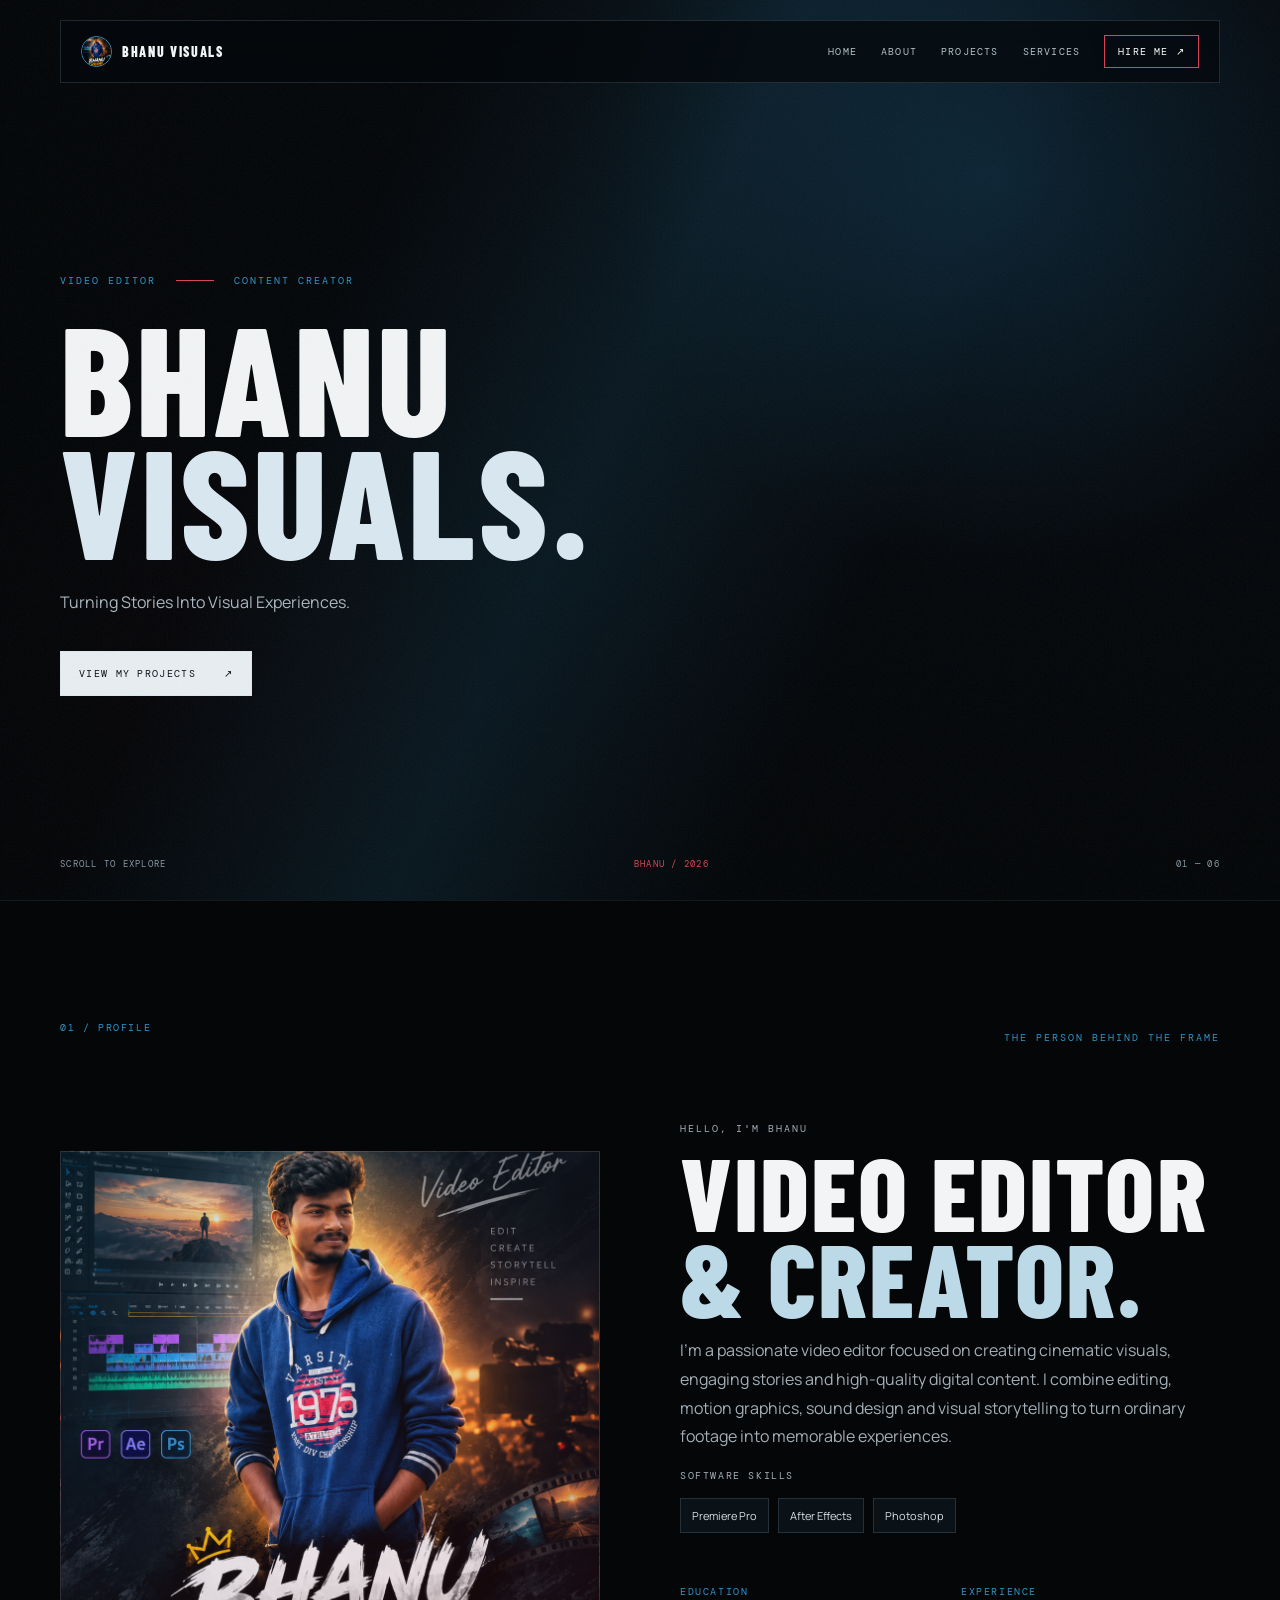
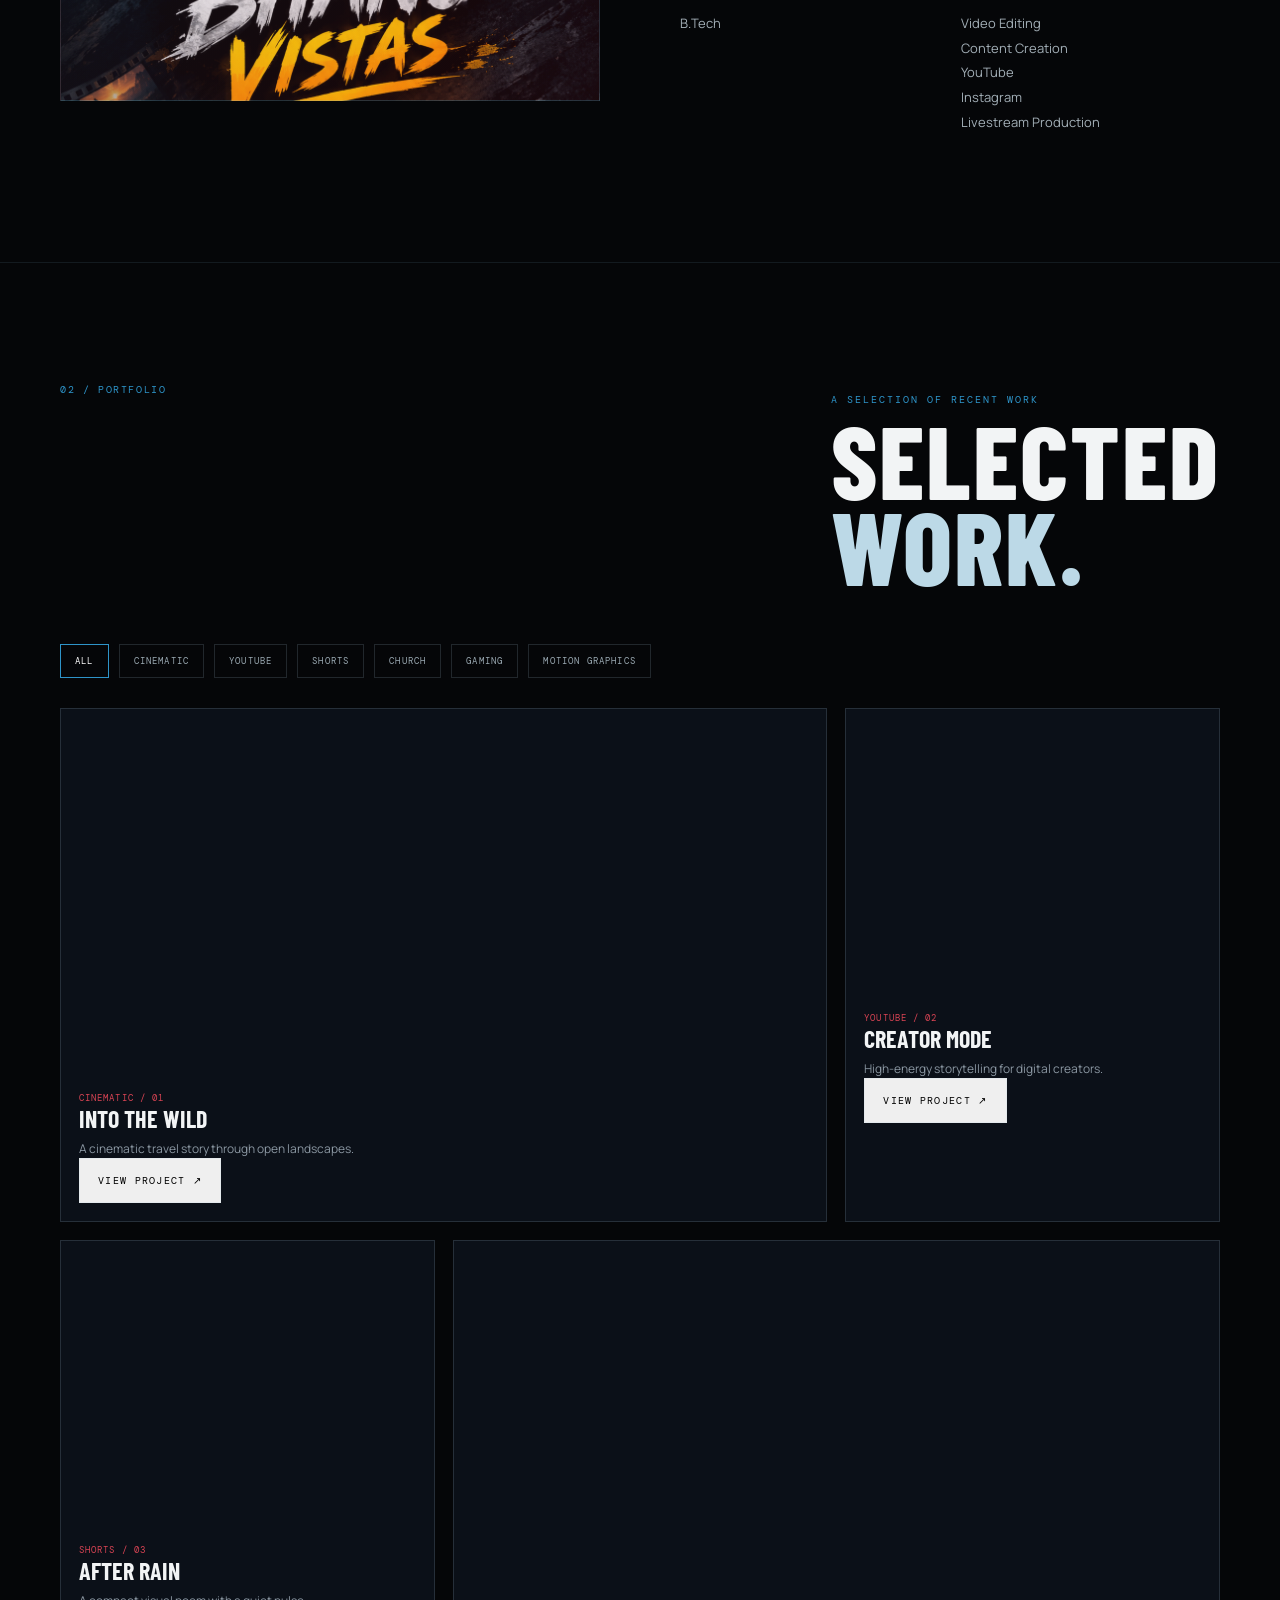
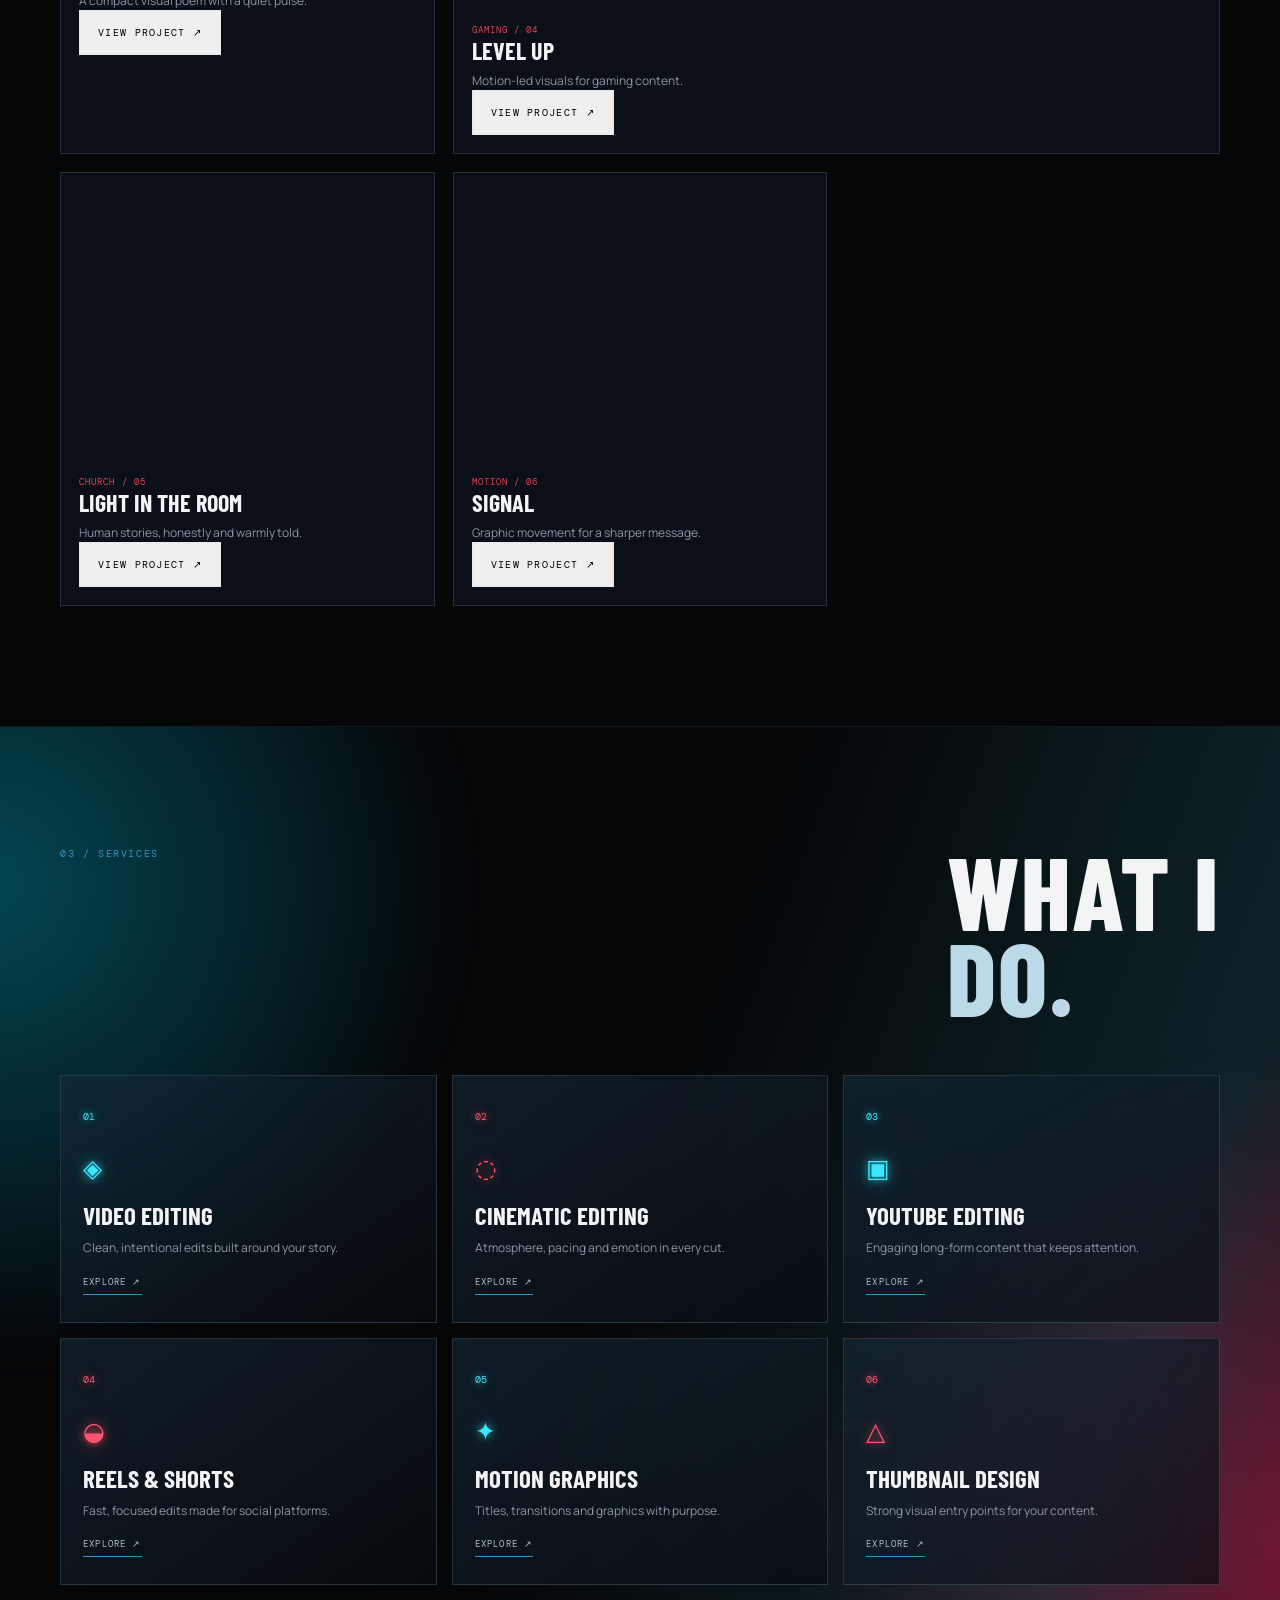
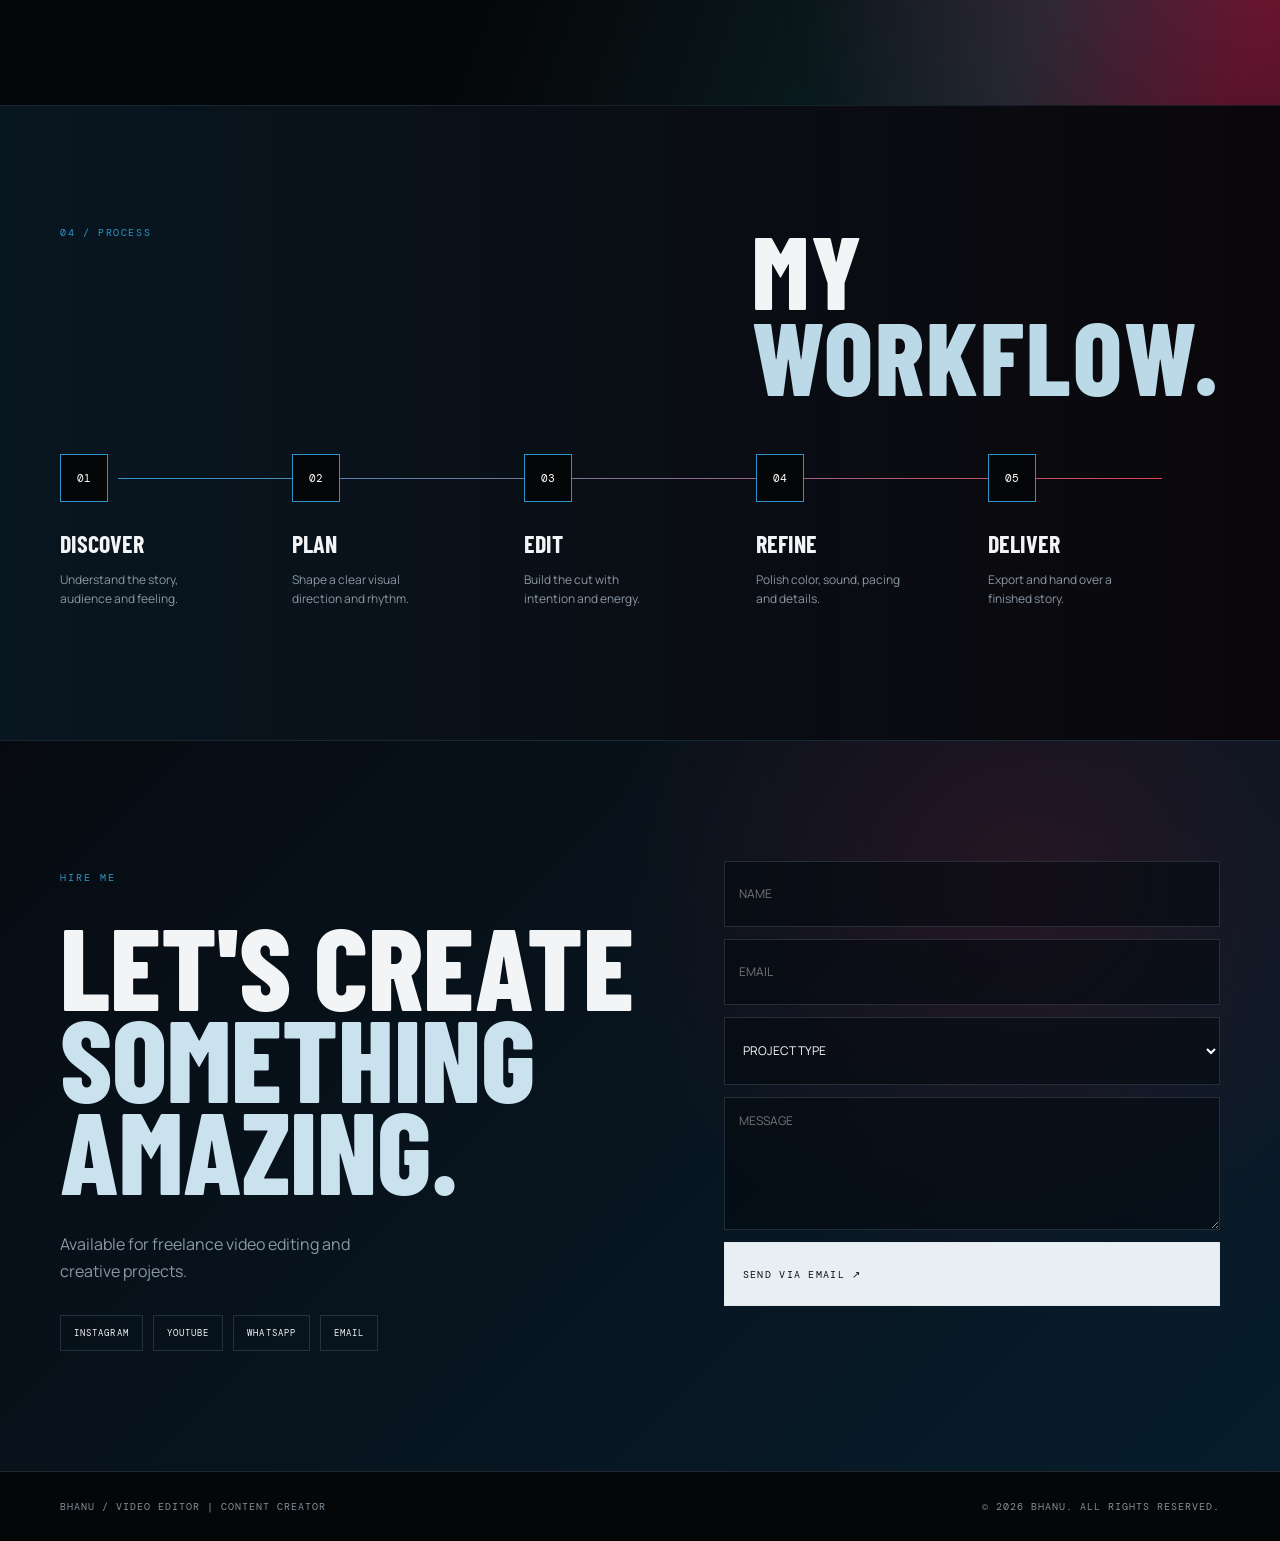
==== index.html @ da3686b5 "Initial portfolio upload" ====
<!doctype html>
<html lang="en">
<head>
  <meta charset="UTF-8" />
  <meta name="viewport" content="width=device-width, initial-scale=1.0" />
  <meta name="description" content="Bhanu - Video Editor and Content Creator portfolio." />
  <title>Bhanu Portfolio | Video Editor</title>
  <link rel="preconnect" href="https://fonts.googleapis.com" />
  <link rel="preconnect" href="https://fonts.gstatic.com" crossorigin />
  <link href="https://fonts.googleapis.com/css2?family=Barlow+Condensed:wght@600;700;800&family=DM+Mono:wght@400;500&family=Manrope:wght@400;500;600;700&display=swap" rel="stylesheet" />
  <link rel="stylesheet" href="css/style.css" />
  <link rel="stylesheet" href="css/cleanup.css" />
  <link rel="stylesheet" href="css/color-motion.css" />
  <link rel="stylesheet" href="css/neon-motion.css" />
  <style>.portrait{background-image:linear-gradient(145deg,rgba(39,133,181,.15),rgba(210,43,61,.12)),url('assets/images/bhanu-vistas-portrait.png')}</style>
  <style>
    /* The local MP4 is the hero background; the poster only appears while it loads. */
    .hero-video{position:absolute;inset:0;width:100%;height:100%;object-fit:cover;opacity:.82;z-index:0;filter:saturate(.78) contrast(1.12) brightness(.72)}
    .hero-video[poster]{background:url('assets/images/showreel-poster.jpg') center/cover}
    .hero-content,.hero-meta{z-index:3}
    .hero:before{content:"";position:absolute;inset:-12%;z-index:2;pointer-events:none;background:linear-gradient(115deg,transparent 32%,rgba(45,151,205,.12) 48%,transparent 64%);animation:heroLight 9s ease-in-out infinite}
    @keyframes heroLight{0%,100%{transform:translateX(-35%);opacity:0}35%,65%{opacity:1}100%{transform:translateX(35%)}}
  </style>
</head>
<body>
  <div class="loading"><div class="loader"><div class="loader-mark">BHANU</div><p>VIDEO EDITOR</p><div class="loader-line"></div></div></div>
  <header class="site-header"><a class="brand" href="#home"><img class="brand-badge" src="assets/images/bhanu-vistas-portrait.png" alt="Bhanu" /><span class="brand-text">BHANU VISUALS</span></a><nav class="nav" aria-label="Primary navigation"><a href="#home">HOME</a><a href="#about">ABOUT</a><a href="#projects">PROJECTS</a><a href="#services">SERVICES</a><a href="contact.html" class="nav-cta">HIRE ME ↗</a></nav><button class="menu-toggle" aria-label="Open menu" aria-expanded="false"><span></span><span></span></button></header>
  <main>
    <section class="hero" id="home"><video class="hero-video" autoplay muted loop playsinline poster="assets/images/showreel-poster.jpg"><source src="assets/videos/create_the_video_in_profisanl_1.mp4" type="video/mp4" /></video><div class="container hero-content"><p class="eyebrow">VIDEO EDITOR <i></i> CONTENT CREATOR</p><h1>Bhanu<br /><em>Visuals.</em></h1><p class="hero-sub">Turning Stories Into Visual Experiences.</p><div class="hero-actions"><a class="btn btn-primary" href="#projects">VIEW MY PROJECTS <span>↗</span></a></div></div><div class="container hero-meta"><span>SCROLL TO EXPLORE</span><span>BHANU / 2026</span><span>01 — 06</span></div></section>
    <section class="section" id="about"><div class="container"><div class="section-heading"><span class="section-number">01 / PROFILE</span><p class="kicker">The person behind the frame</p></div><div class="about-grid"><div class="portrait" role="img" aria-label="Bhanu portrait"></div><div class="about-copy"><p class="kicker">HELLO, I'M BHANU</p><h2 class="section-title">Video editor<br /><em>& creator.</em></h2><p>I’m a passionate video editor focused on creating cinematic visuals, engaging stories and high-quality digital content. I combine editing, motion graphics, sound design and visual storytelling to turn ordinary footage into memorable experiences.</p><p class="skill-title">SOFTWARE SKILLS</p><div class="skills"><span class="skill">Premiere Pro</span><span class="skill">After Effects</span><span class="skill">Photoshop</span></div><div class="info-grid"><div><h4>EDUCATION</h4><p>B.Tech</p></div><div><h4>EXPERIENCE</h4><p>Video Editing<br />Content Creation<br />YouTube<br />Instagram<br />Livestream Production</p></div></div></div></div></div></section>
    <section class="section" id="projects"><div class="container"><div class="section-heading"><span class="section-number">02 / PORTFOLIO</span><div><p class="kicker">A selection of recent work</p><h2 class="section-title">Selected<br /><em>work.</em></h2></div></div><div class="project-filters"><button class="filter active" data-filter="all">ALL</button><button class="filter" data-filter="cinematic">CINEMATIC</button><button class="filter" data-filter="youtube">YOUTUBE</button><button class="filter" data-filter="shorts">SHORTS</button><button class="filter" data-filter="church">CHURCH</button><button class="filter" data-filter="gaming">GAMING</button><button class="filter" data-filter="motion">MOTION GRAPHICS</button></div><div class="project-grid">
      <article class="project-card" data-category="cinematic travel" data-title="Into The Wild" data-description="A cinematic travel edit shaped around landscape, movement and atmosphere." data-software="Premiere Pro / DaVinci Resolve"><div class="project-thumb thumb-one"></div><div class="project-info"><small>CINEMATIC / 01</small><h3>Into The Wild</h3><p>A cinematic travel story through open landscapes.</p><button class="btn btn-ghost view-project">VIEW PROJECT ↗</button></div></article>
      <article class="project-card" data-category="youtube" data-title="Creator Mode" data-description="A fast, character-led edit for a modern creator channel." data-software="Premiere Pro / After Effects"><div class="project-thumb thumb-two"></div><div class="project-info"><small>YOUTUBE / 02</small><h3>Creator Mode</h3><p>High-energy storytelling for digital creators.</p><button class="btn btn-ghost view-project">VIEW PROJECT ↗</button></div></article>
      <article class="project-card" data-category="shorts motion" data-title="After Rain" data-description="A short visual study built around color, texture and quiet movement." data-software="After Effects / DaVinci Resolve"><div class="project-thumb thumb-three"></div><div class="project-info"><small>SHORTS / 03</small><h3>After Rain</h3><p>A compact visual poem with a quiet pulse.</p><button class="btn btn-ghost view-project">VIEW PROJECT ↗</button></div></article>
      <article class="project-card" data-category="gaming motion" data-title="Level Up" data-description="A cinematic gaming package with motion graphics and bold sound design." data-software="Premiere Pro / After Effects"><div class="project-thumb thumb-four"></div><div class="project-info"><small>GAMING / 04</small><h3>Level Up</h3><p>Motion-led visuals for gaming content.</p><button class="btn btn-ghost view-project">VIEW PROJECT ↗</button></div></article>
      <article class="project-card" data-category="church" data-title="Light In The Room" data-description="An emotional event film designed around people, light and connection." data-software="Premiere Pro / Photoshop"><div class="project-thumb thumb-five"></div><div class="project-info"><small>CHURCH / 05</small><h3>Light In The Room</h3><p>Human stories, honestly and warmly told.</p><button class="btn btn-ghost view-project">VIEW PROJECT ↗</button></div></article>
      <article class="project-card" data-category="motion" data-title="Signal" data-description="A bold motion graphics experiment for a digital campaign." data-software="After Effects / Photoshop"><div class="project-thumb thumb-six"></div><div class="project-info"><small>MOTION / 06</small><h3>Signal</h3><p>Graphic movement for a sharper message.</p><button class="btn btn-ghost view-project">VIEW PROJECT ↗</button></div></article>
    </div></div></section>
    <section class="section services-section" id="services"><div class="container"><div class="section-heading"><span class="section-number">03 / SERVICES</span><h2 class="section-title">What I<br /><em>do.</em></h2></div><div class="services-grid"><article class="service-card" tabindex="0" data-service="Video Editing" data-service-description="Clean, intentional edits built around your story, audience and final platform."><span class="num">01</span><div class="icon">◈</div><h3>Video Editing</h3><p>Clean, intentional edits built around your story.</p><button class="service-open">EXPLORE ↗</button></article><article class="service-card" tabindex="0" data-service="Cinematic Editing" data-service-description="Atmosphere, pacing and emotion in every cut, shaped to make your footage feel unforgettable."><span class="num">02</span><div class="icon">◌</div><h3>Cinematic Editing</h3><p>Atmosphere, pacing and emotion in every cut.</p><button class="service-open">EXPLORE ↗</button></article><article class="service-card" tabindex="0" data-service="YouTube Editing" data-service-description="Engaging long-form content with a strong opening, clear rhythm and thoughtful visual details."><span class="num">03</span><div class="icon">▣</div><h3>YouTube Editing</h3><p>Engaging long-form content that keeps attention.</p><button class="service-open">EXPLORE ↗</button></article><article class="service-card" tabindex="0" data-service="Reels & Shorts" data-service-description="Fast, focused edits made for social platforms, with hooks that earn attention quickly."><span class="num">04</span><div class="icon">◒</div><h3>Reels & Shorts</h3><p>Fast, focused edits made for social platforms.</p><button class="service-open">EXPLORE ↗</button></article><article class="service-card" tabindex="0" data-service="Motion Graphics" data-service-description="Titles, transitions and graphics that clarify your message and give your edit a signature."><span class="num">05</span><div class="icon">✦</div><h3>Motion Graphics</h3><p>Titles, transitions and graphics with purpose.</p><button class="service-open">EXPLORE ↗</button></article><article class="service-card" tabindex="0" data-service="Thumbnail Design" data-service-description="Strong visual entry points designed to make your content impossible to scroll past."><span class="num">06</span><div class="icon">△</div><h3>Thumbnail Design</h3><p>Strong visual entry points for your content.</p><button class="service-open">EXPLORE ↗</button></article></div></div></section>
    <section class="section workflow"><div class="container"><div class="section-heading"><span class="section-number">04 / PROCESS</span><h2 class="section-title">My<br /><em>workflow.</em></h2></div><div class="timeline"><div class="step"><div class="step-dot">01</div><div><h3>Discover</h3><p>Understand the story, audience and feeling.</p></div></div><div class="step"><div class="step-dot">02</div><div><h3>Plan</h3><p>Shape a clear visual direction and rhythm.</p></div></div><div class="step"><div class="step-dot">03</div><div><h3>Edit</h3><p>Build the cut with intention and energy.</p></div></div><div class="step"><div class="step-dot">04</div><div><h3>Refine</h3><p>Polish color, sound, pacing and details.</p></div></div><div class="step"><div class="step-dot">05</div><div><h3>Deliver</h3><p>Export and hand over a finished story.</p></div></div></div></div></section>
    <section class="section contact" id="contact"><div class="container"><div class="contact-layout"><div><p class="kicker">HIRE ME</p><h2 class="contact-title">Let's create<br /><em>something<br />amazing.</em></h2><p class="contact-note">Available for freelance video editing and creative projects.</p><div class="socials"><a href="https://www.instagram.com/bhanu_vistas?stkn=MWMzY3lrbHRkbDMxdA==" target="_blank" rel="noreferrer">INSTAGRAM</a><a href="https://www.youtube.com/@BhanuVistas" target="_blank" rel="noreferrer">YOUTUBE</a><a href="https://api.whatsapp.com/send?phone=919347302994&amp;text=Hello%20Bhanu%2C%20I%20would%20like%20to%20discuss%20a%20project." target="_blank" rel="noreferrer">WHATSAPP</a><a href="mailto:vankayalaptibhanuprasad@gmail.com">EMAIL</a></div></div><form class="contact-form"><input name="name" placeholder="NAME" required /><input type="email" name="email" placeholder="EMAIL" required /><select name="type" required><option value="">PROJECT TYPE</option><option>Video Editing</option><option>YouTube</option><option>Short Form</option><option>Motion Graphics</option></select><textarea name="message" placeholder="MESSAGE" required></textarea><button class="btn btn-primary" type="submit" data-send="email">SEND VIA EMAIL ↗</button><div class="form-message" aria-live="polite"></div></form></div></div></section>
  </main>
  <footer class="footer"><div class="container footer-inner"><span>BHANU / VIDEO EDITOR | CONTENT CREATOR</span><span>© 2026 BHANU. ALL RIGHTS RESERVED.</span></div></footer>
  <dialog class="modal"><button class="modal-close" aria-label="Close project">×</button><div class="modal-preview"></div><div class="modal-body"><span class="modal-category kicker"></span><h2 class="modal-title"></h2><p class="modal-description"></p><p class="modal-software"></p><a class="btn btn-primary" href="assets/videos/bhanu-showreel.mp4" target="_blank">WATCH VIDEO ↗</a></div></dialog>
  <dialog class="service-modal"><button class="modal-close" aria-label="Close service">×</button><div class="modal-body"><span class="kicker">BHANU / SERVICE</span><h2 class="service-modal-title"></h2><p class="service-modal-description"></p><a class="btn btn-primary" href="contact.html">START A PROJECT ↗</a></div></dialog>
  <script src="js/script.js"></script>
</body>
</html>
---- css/style.css ----
:root{--bg:#050608;--panel:#0b1018;--panel2:#101923;--text:#f2f4f5;--muted:#8b97a2;--line:rgba(171,199,216,.17);--blue:#2e94c9;--red:#d94454;--glow:rgba(43,145,198,.3);--display:'Barlow Condensed',Impact,sans-serif;--body:'Manrope',Arial,sans-serif;--mono:'DM Mono',monospace}*{box-sizing:border-box}html{scroll-behavior:smooth}body{margin:0;background:var(--bg);color:var(--text);font-family:var(--body);overflow-x:hidden}body:before{content:"";position:fixed;inset:0;pointer-events:none;z-index:20;opacity:.055;background-image:url("data:image/svg+xml,%3Csvg xmlns='http://www.w3.org/2000/svg' width='180' height='180' viewBox='0 0 180 180'%3E%3Cfilter id='n'%3E%3CfeTurbulence type='fractalNoise' baseFrequency='.8' numOctaves='3'/%3E%3C/filter%3E%3Crect width='100%25' height='100%25' filter='url(%23n)'/%3E%3C/svg%3E")}a{color:inherit;text-decoration:none}button,input,textarea,select{font:inherit}.container{width:min(1160px,calc(100% - 48px));margin:auto}.loading{position:fixed;inset:0;z-index:100;background:#030609;display:grid;place-items:center;transition:opacity .7s,visibility .7s}.loading.done{opacity:0;visibility:hidden}.loader{text-align:center}.loader-mark{font:800 4rem var(--display);letter-spacing:.08em}.loader p{font:10px var(--mono);letter-spacing:.3em;color:var(--blue);margin:12px 0 25px}.loader-line{width:180px;height:2px;background:#182531;overflow:hidden}.loader-line:after{content:"";display:block;width:40%;height:100%;background:var(--red);animation:load 1.2s ease-in-out infinite}.site-header{position:fixed;top:20px;left:50%;transform:translateX(-50%);z-index:40;width:min(1160px,calc(100% - 48px));display:flex;align-items:center;justify-content:space-between;padding:14px 20px;background:rgba(5,8,12,.76);border:1px solid var(--line);backdrop-filter:blur(14px)}.brand{display:flex;align-items:center;gap:10px}.brand-badge{display:grid;place-items:center;width:31px;height:31px;border:1px solid var(--blue);color:#fff;border-radius:50%;font:11px var(--mono)}.brand-text{font:800 14px var(--display);letter-spacing:.12em}.nav{display:flex;gap:24px;align-items:center}.nav a{font:10px var(--mono);letter-spacing:.12em;color:#b4c0c9}.nav a:hover{color:#fff}.nav .nav-cta{border:1px solid var(--red);padding:9px 13px;color:#fff}.menu-toggle{display:none;background:none;border:0;color:white}.hero{min-height:100vh;position:relative;display:grid;align-items:center;overflow:hidden;background:radial-gradient(circle at 78% 20%,rgba(24,95,139,.36),transparent 32%),radial-gradient(circle at 12% 90%,rgba(128,25,39,.21),transparent 27%),#04070b}.hero:after{content:"";position:absolute;inset:0;background:linear-gradient(90deg,rgba(2,4,6,.86),rgba(2,4,6,.18) 72%),linear-gradient(0deg,rgba(2,4,6,.9),transparent 45%)}.hero-bg{position:absolute;inset:0;background:url('https://images.unsplash.com/photo-1470770841072-f978cf4d019e?auto=format&fit=crop&w=2200&q=85') center/cover;opacity:.32;transform:scale(1.05);transition:transform .2s ease-out}.hero-content{position:relative;z-index:2;padding-top:60px}.eyebrow,.kicker,.mono{font:10px var(--mono);letter-spacing:.2em;text-transform:uppercase;color:var(--blue)}.eyebrow i{display:inline-block;width:38px;border-top:1px solid var(--red);margin:0 12px 3px}.hero h1{font:800 clamp(5rem,12vw,10rem)/.8 var(--display);text-transform:uppercase;letter-spacing:.02em;margin:28px 0}.hero h1 em{font-style:normal;color:#d9e8f1}.hero-sub{max-width:390px;color:#aab7c0;line-height:1.75}.hero-actions{display:flex;gap:15px;margin-top:35px}.btn{display:inline-flex;align-items:center;gap:28px;padding:15px 18px;border:1px solid var(--line);font:10px var(--mono);letter-spacing:.13em;text-transform:uppercase;cursor:pointer}.btn-primary{background:#e8eef1;color:#081018}.btn-primary:hover{box-shadow:0 0 28px var(--glow)}.btn-ghost:hover{border-color:var(--blue)}.hero-meta{position:absolute;z-index:2;bottom:30px;left:calc((100% - 1160px)/2);right:calc((100% - 1160px)/2);display:flex;justify-content:space-between;color:#8998a3;font:9px var(--mono);letter-spacing:.14em;text-transform:uppercase}.hero-meta span:nth-child(2){color:var(--red)}.section{padding:120px 0;border-top:1px solid rgba(126,169,194,.12)}.section-heading{display:flex;justify-content:space-between;align-items:flex-start;margin-bottom:56px}.section-number{font:10px var(--mono);color:var(--blue);letter-spacing:.16em}.section-title{font:800 clamp(3.7rem,8vw,7.5rem)/.84 var(--display);text-transform:uppercase;letter-spacing:.02em;margin:0}.section-title em{font-style:normal;color:#bcd9e7}.about-grid{display:grid;grid-template-columns:1fr 1fr;gap:80px;align-items:center}.portrait{min-height:550px;background:linear-gradient(145deg,rgba(39,133,181,.15),rgba(210,43,61,.12)),url('../assets/images/bhanu.jpg') center/cover,#101923;border:1px solid var(--line);position:relative}.portrait:after{content:'YOUR PHOTO / assets/images/bhanu.jpg';position:absolute;bottom:18px;left:18px;color:#b6c4cc;font:9px var(--mono);letter-spacing:.1em}.about-copy h3{font:700 2rem var(--display);text-transform:uppercase;margin:18px 0}.about-copy p{color:#a3afb7;line-height:1.8;max-width:530px}.info-grid{display:grid;grid-template-columns:1fr 1fr;gap:22px;margin-top:38px}.info-grid h4,.skill-title{font:10px var(--mono);color:var(--blue);letter-spacing:.16em;text-transform:uppercase}.info-grid p{font-size:13px;line-height:1.9;margin:8px 0}.skills{display:flex;flex-wrap:wrap;gap:9px;margin-top:13px}.skill{padding:9px 11px;border:1px solid var(--line);font-size:11px;color:#d6e0e6;background:rgba(34,70,91,.18)}.project-filters{display:flex;gap:10px;flex-wrap:wrap;margin-bottom:30px}.filter{border:1px solid var(--line);color:#9aa9b2;background:transparent;padding:10px 14px;font:9px var(--mono);letter-spacing:.13em;cursor:pointer}.filter.active,.filter:hover{border-color:var(--blue);color:#fff}.project-grid{display:grid;grid-template-columns:repeat(12,1fr);gap:18px}.project-card{grid-column:span 4;background:var(--panel);border:1px solid var(--line);overflow:hidden;transition:.3s}.project-card:nth-child(1),.project-card:nth-child(4){grid-column:span 8}.project-thumb{height:270px;position:relative;background-size:cover;background-position:center;overflow:hidden}.project-card:nth-child(1) .project-thumb,.project-card:nth-child(4) .project-thumb{height:350px}.project-thumb:after{content:"VIEW PROJECT  ↗";position:absolute;inset:0;display:grid;place-items:center;background:linear-gradient(135deg,rgba(41,145,197,.48),rgba(194,32,55,.48));font:10px var(--mono);letter-spacing:.14em;opacity:0;transition:.35s}.project-card:hover{transform:translateY(-6px);border-color:var(--blue);box-shadow:0 15px 45px rgba(20,120,170,.13)}.project-card:hover .project-thumb:after{opacity:1}.thumb-one{background-image:url('https://images.unsplash.com/photo-1500534623283-312aade485b7?auto=format&fit=crop&w=1300&q=82')}.thumb-two{background-image:url('https://images.unsplash.com/photo-1519741497674-611481863552?auto=format&fit=crop&w=900&q=82')}.thumb-three{background-image:url('https://images.unsplash.com/photo-1441974231531-c6227db76b6e?auto=format&fit=crop&w=900&q=82')}.thumb-four{background-image:url('https://images.unsplash.com/photo-1464278533981-50106e6176b1?auto=format&fit=crop&w=1300&q=82')}.thumb-five{background-image:url('https://images.unsplash.com/photo-1492684223066-81342ee5ff30?auto=format&fit=crop&w=900&q=82')}.thumb-six{background-image:url('https://images.unsplash.com/photo-1511512578047-dfb367046420?auto=format&fit=crop&w=900&q=82')}.project-info{padding:18px}.project-info h3{font:700 24px var(--display);text-transform:uppercase;margin:0 0 7px}.project-info p{color:var(--muted);font-size:12px;line-height:1.5;margin:0}.project-info small{display:block;color:var(--red);font:9px var(--mono);letter-spacing:.12em;margin-top:15px}.services-grid{display:grid;grid-template-columns:repeat(3,1fr);gap:15px}.service-card{padding:27px 22px;background:linear-gradient(145deg,rgba(21,40,53,.65),rgba(7,12,18,.7));border:1px solid var(--line);transition:.3s}.service-card:hover{border-color:var(--red);transform:translateY(-5px)}.service-card .num{font:10px var(--mono);color:var(--red)}.service-card .icon{font-size:25px;margin:25px 0 15px}.service-card h3{font:700 25px var(--display);text-transform:uppercase;margin:0 0 8px}.service-card p{color:var(--muted);font-size:12px;line-height:1.6;margin:0}.workflow{background:linear-gradient(90deg,rgba(11,35,52,.55),rgba(21,8,15,.35))}.timeline{display:grid;grid-template-columns:repeat(5,1fr);position:relative}.timeline:before{content:"";position:absolute;top:24px;left:5%;right:5%;height:1px;background:linear-gradient(90deg,var(--blue),var(--red))}.step{position:relative;z-index:1}.step-dot{width:48px;height:48px;border:1px solid var(--blue);background:var(--bg);display:grid;place-items:center;font:11px var(--mono);color:#fff}.step h3{font:700 24px var(--display);text-transform:uppercase;margin:27px 0 7px}.step p{color:var(--muted);font-size:12px;max-width:145px;line-height:1.6}.contact{background:radial-gradient(circle at 80% 20%,rgba(147,26,48,.22),transparent 35%),linear-gradient(135deg,#070b11,#071d2c)}.contact-layout{display:grid;grid-template-columns:1fr .85fr;gap:80px}.contact-title{font:800 clamp(4rem,9vw,8rem)/.8 var(--display);text-transform:uppercase;margin:35px 0}.contact-title em{font-style:normal;color:#c9e2ed}.contact-note{color:var(--muted);line-height:1.7;max-width:300px}.socials{display:flex;gap:10px;flex-wrap:wrap;margin-top:30px}.socials a{border:1px solid var(--line);padding:11px 13px;font:9px var(--mono);letter-spacing:.12em}.socials a:hover{border-color:var(--red)}.contact-form{display:grid;gap:12px}.contact-form input,.contact-form textarea,.contact-form select{width:100%;background:rgba(3,8,13,.55);border:1px solid var(--line);color:white;padding:14px;outline:0;font-size:12px}.contact-form input:focus,.contact-form textarea:focus,.contact-form select:focus{border-color:var(--blue)}.contact-form textarea{min-height:115px;resize:vertical}.contact-form select option{background:#09121b}.form-message{color:var(--blue);font:10px var(--mono);min-height:14px}.footer{border-top:1px solid var(--line);padding:28px 0;color:#81909a;font:10px var(--mono);letter-spacing:.1em}.footer-inner{display:flex;justify-content:space-between;gap:20px}.modal{width:min(800px,calc(100% - 30px));border:1px solid var(--blue);background:#07111a;color:#fff;padding:0;box-shadow:0 20px 80px #000}.modal::backdrop{background:rgba(0,0,0,.82)}.modal-preview{height:300px;background:center/cover url('https://images.unsplash.com/photo-1500530855697-b586d89ba3ee?auto=format&fit=crop&w=1300&q=85')}.modal-body{padding:25px}.modal-close{float:right;background:none;border:0;color:#fff;font-size:26px;cursor:pointer}.modal h2{font:700 42px var(--display);text-transform:uppercase;margin:10px 0}.modal p{color:var(--muted);line-height:1.6}.hidden{display:none!important}@keyframes load{to{transform:translateX(450%)}}@media(max-width:800px){.container{width:min(100% - 32px,600px)}.site-header{width:calc(100% - 24px);top:12px}.nav{display:none}.nav.open{position:absolute;display:flex;flex-direction:column;align-items:stretch;gap:0;top:60px;left:0;right:0;padding:10px;background:#08121c;border:1px solid var(--line)}.nav.open a{padding:15px;border-bottom:1px solid var(--line)}.menu-toggle{display:block}.menu-toggle span{display:block;width:24px;border-top:1px solid #fff;margin:5px}.hero-content{padding-top:70px}.hero h1{font-size:20vw}.hero-meta{left:16px;right:16px}.about-grid,.contact-layout{grid-template-columns:1fr;gap:35px}.portrait{min-height:400px}.project-grid{display:block}.project-card{margin-bottom:18px}.project-thumb,.project-card:nth-child(1) .project-thumb,.project-card:nth-child(4) .project-thumb{height:260px}.services-grid{grid-template-columns:1fr 1fr}.timeline{display:block}.timeline:before{left:23px;top:24px;bottom:24px;width:1px;height:auto;right:auto;background:linear-gradient(var(--blue),var(--red))}.step{display:grid;grid-template-columns:48px 1fr;column-gap:18px;margin-bottom:25px}.step h3{margin:5px 0}.step p{grid-column:2;margin:0}.section{padding:80px 0}.section-heading{margin-bottom:38px}.contact-title{font-size:20vw}}@media(max-width:460px){.hero-actions{flex-direction:column;align-items:flex-start}.services-grid{grid-template-columns:1fr}.info-grid{grid-template-columns:1fr}.footer-inner{display:block;line-height:2.2}}
---- css/cleanup.css ----
.portrait:after{display:none!important}
.brand-badge{object-fit:cover;object-position:center;border-radius:50%;display:block}
---- css/color-motion.css ----
body{animation:pageAtmosphere 18s ease-in-out infinite alternate}.section,.footer,.site-header,.contact-card,.project-card{animation:borderGlow 8s ease-in-out infinite alternate}.services-section{position:relative;isolation:isolate;overflow:hidden;animation:servicesAtmosphere 10s ease-in-out infinite alternate}.services-section:before{content:"";position:absolute;inset:-35%;z-index:-1;background:radial-gradient(circle at 20% 30%,rgba(0,225,255,.18),transparent 23%),radial-gradient(circle at 80% 70%,rgba(255,34,102,.2),transparent 24%);filter:blur(18px);animation:neonOrbit 12s ease-in-out infinite alternate}.service-card{animation:neonCard 5s ease-in-out infinite alternate;transition:transform .35s,box-shadow .35s,border-color .35s}.service-card:nth-child(2n){animation-delay:-2.2s}.service-card:nth-child(3n){animation-delay:-3.6s}.service-card:hover{transform:translateY(-8px) scale(1.02);box-shadow:0 0 12px rgba(0,225,255,.28),0 0 34px rgba(217,68,84,.2)}.kicker,.section-number,.eyebrow,.skill-title,.num,.contact-link{animation:accentShift 7s ease-in-out infinite alternate}.service-card .num,.service-card .icon{color:#39e8ff;text-shadow:0 0 8px rgba(57,232,255,.72),0 0 22px rgba(57,232,255,.4);animation:neonText 3s ease-in-out infinite alternate}.service-card:nth-child(2n) .num,.service-card:nth-child(2n) .icon{color:#ff5270;text-shadow:0 0 8px rgba(255,82,112,.72),0 0 22px rgba(255,82,112,.4)}.service-open{display:block;margin-top:18px;border:0;border-bottom:1px solid var(--blue);background:none;color:#aebfc8;padding:0 0 6px;font:9px var(--mono);letter-spacing:.13em;cursor:pointer}.service-card:focus-visible{outline:1px solid #39e8ff;outline-offset:5px}.service-card:hover .service-open{color:#fff;border-color:#ff5270;text-shadow:0 0 10px rgba(255,82,112,.7)}.service-modal{width:min(520px,calc(100% - 30px));border:1px solid var(--blue);background:#07111a;color:#fff;padding:0;box-shadow:0 20px 80px #000}.service-modal::backdrop{background:rgba(0,0,0,.82)}.service-modal .modal-body{padding:35px}.service-modal-title{font:700 50px/.9 var(--display);text-transform:uppercase;margin:18px 0}.service-modal-description{color:var(--muted);line-height:1.7;margin-bottom:28px}.section-title em,.contact-title em,.hero h1 em,.contact-page h1 em{animation:textGlow 6s ease-in-out infinite alternate}@keyframes pageAtmosphere{0%{background-color:#050608}50%{background-color:#07101a}100%{background-color:#10070c}}@keyframes servicesAtmosphere{0%{background-color:#050a10}50%{background-color:#061b29}100%{background-color:#180812}}@keyframes neonOrbit{from{transform:translate(-8%,-5%) rotate(0deg) scale(1)}to{transform:translate(8%,5%) rotate(12deg) scale(1.15)}}@keyframes neonCard{0%,100%{border-color:rgba(48,164,210,.2)}50%{border-color:rgba(255,55,103,.5)}}@keyframes neonText{from{filter:brightness(1)}to{filter:brightness(1.45)}}@keyframes contactAtmosphere{0%{background-color:#05080d;background-position:0% 50%}50%{background-color:#071827;background-position:70% 30%}100%{background-color:#16090f;background-position:100% 70%}}@keyframes borderGlow{0%{border-color:rgba(171,199,216,.14)}50%{border-color:rgba(46,148,201,.34)}100%{border-color:rgba(217,68,84,.25)}}@keyframes accentShift{0%{color:#2e94c9}100%{color:#e05b68}}@keyframes textGlow{0%{color:#c9e2ed;text-shadow:0 0 0 transparent}100%{color:#f3d9dc;text-shadow:0 0 22px rgba(217,68,84,.22)}}@media(prefers-reduced-motion:reduce){body,.section,.footer,.site-header,.contact-card,.project-card,.service-card,.services-section,.contact-page,.kicker,.section-number,.eyebrow,.skill-title,.num,.contact-link,.section-title em,.contact-title em,.hero h1 em,.contact-page h1 em{animation:none}}
---- css/neon-motion.css ----
.services-section{position:relative;isolation:isolate;overflow:hidden}.services-section:before{opacity:1!important;background:radial-gradient(circle at 20% 30%,rgba(0,225,255,.3),transparent 23%),radial-gradient(circle at 80% 70%,rgba(255,34,102,.32),transparent 24%)!important;animation:neonOrbitBright 8s ease-in-out infinite alternate!important}.services-section:after{content:"";position:absolute;inset:0;z-index:-1;pointer-events:none;background:linear-gradient(110deg,transparent 25%,rgba(56,235,255,.13) 43%,rgba(255,58,117,.16) 50%,transparent 68%);background-size:220% 100%;animation:neonSweep 6s linear infinite}.service-card{animation:servicePop 4.8s cubic-bezier(.4,0,.2,1) infinite alternate,neonCardBright 3.2s ease-in-out infinite alternate!important;transform-origin:center bottom}.service-card:nth-child(2){animation-delay:-.8s,-1.1s!important}.service-card:nth-child(3){animation-delay:-1.6s,-2s!important}.service-card:nth-child(4){animation-delay:-2.4s,-1.4s!important}.service-card:nth-child(5){animation-delay:-3.2s,-2.3s!important}.service-card:nth-child(6){animation-delay:-4s,-1.7s!important}.service-card:hover{animation-play-state:paused;box-shadow:0 0 20px rgba(0,225,255,.48),0 0 50px rgba(217,68,84,.35)!important}@keyframes servicePop{0%,72%{transform:translateY(0) scale(1)}84%{transform:translateY(-9px) scale(1.035)}92%{transform:translateY(2px) scale(.99)}100%{transform:translateY(0) scale(1)}}@keyframes neonOrbitBright{from{transform:translate(-7%,-5%) rotate(-4deg) scale(1)}to{transform:translate(8%,6%) rotate(12deg) scale(1.18)}}@keyframes neonSweep{from{background-position:180% 0}to{background-position:-40% 0}}@keyframes neonCardBright{0%{border-color:rgba(48,164,210,.2);box-shadow:0 0 0 rgba(0,225,255,0)}50%{border-color:rgba(0,225,255,.58);box-shadow:0 0 16px rgba(0,225,255,.17)}100%{border-color:rgba(255,55,103,.58);box-shadow:0 0 17px rgba(255,55,103,.17)}}@media(prefers-reduced-motion:reduce){.services-section:before,.services-section:after,.service-card{animation:none!important}}
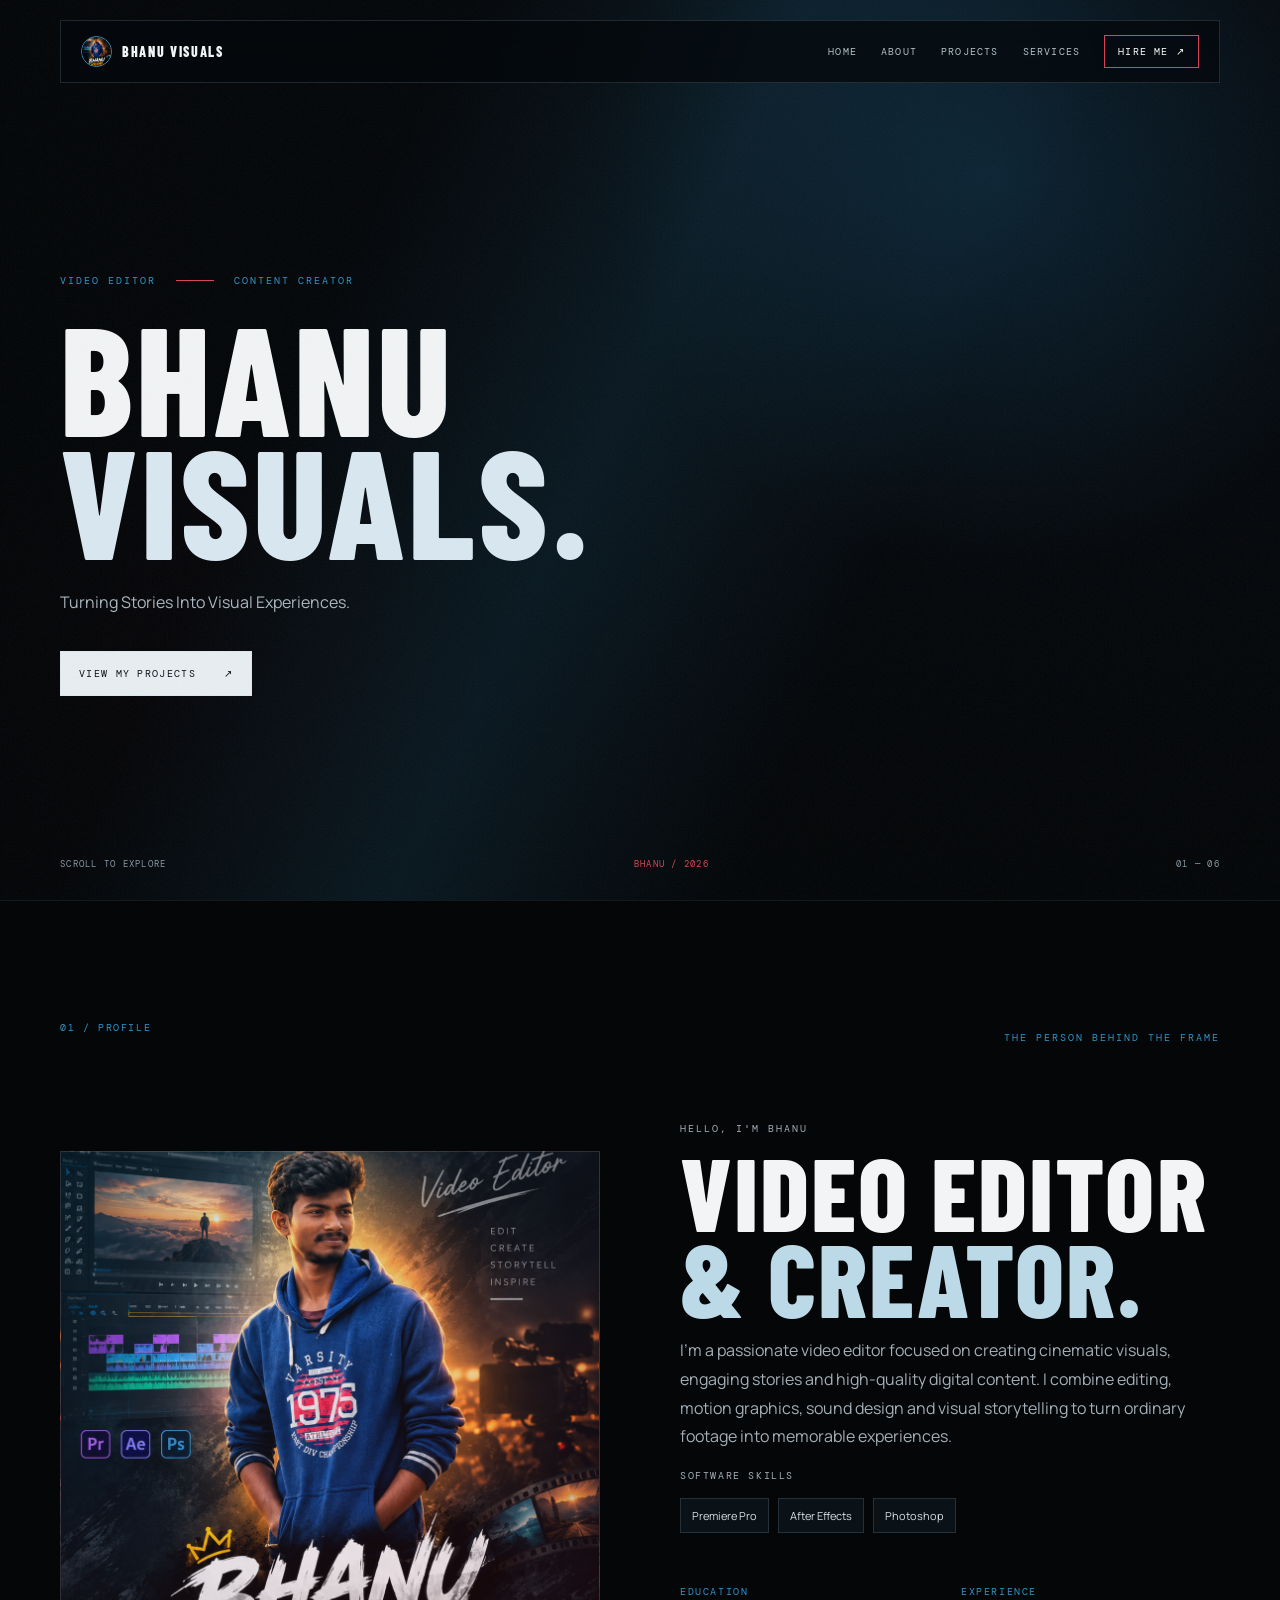
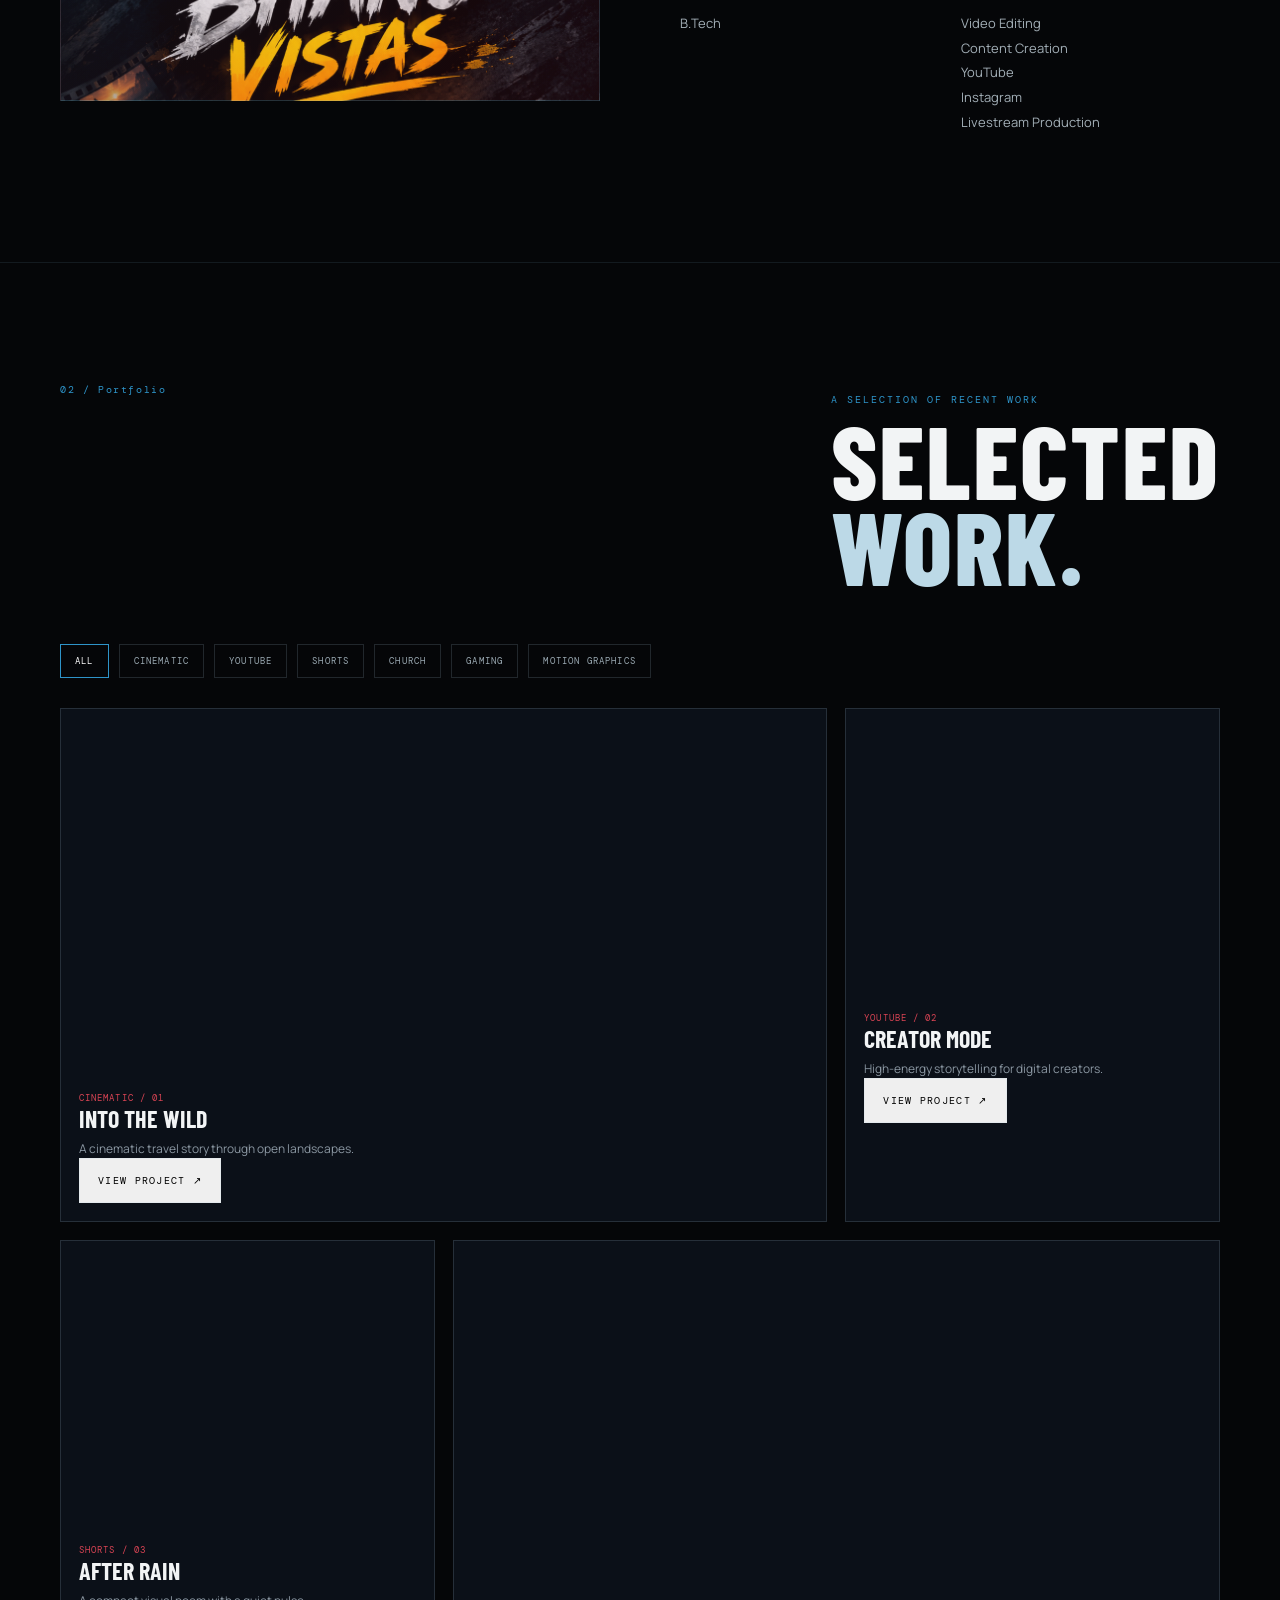
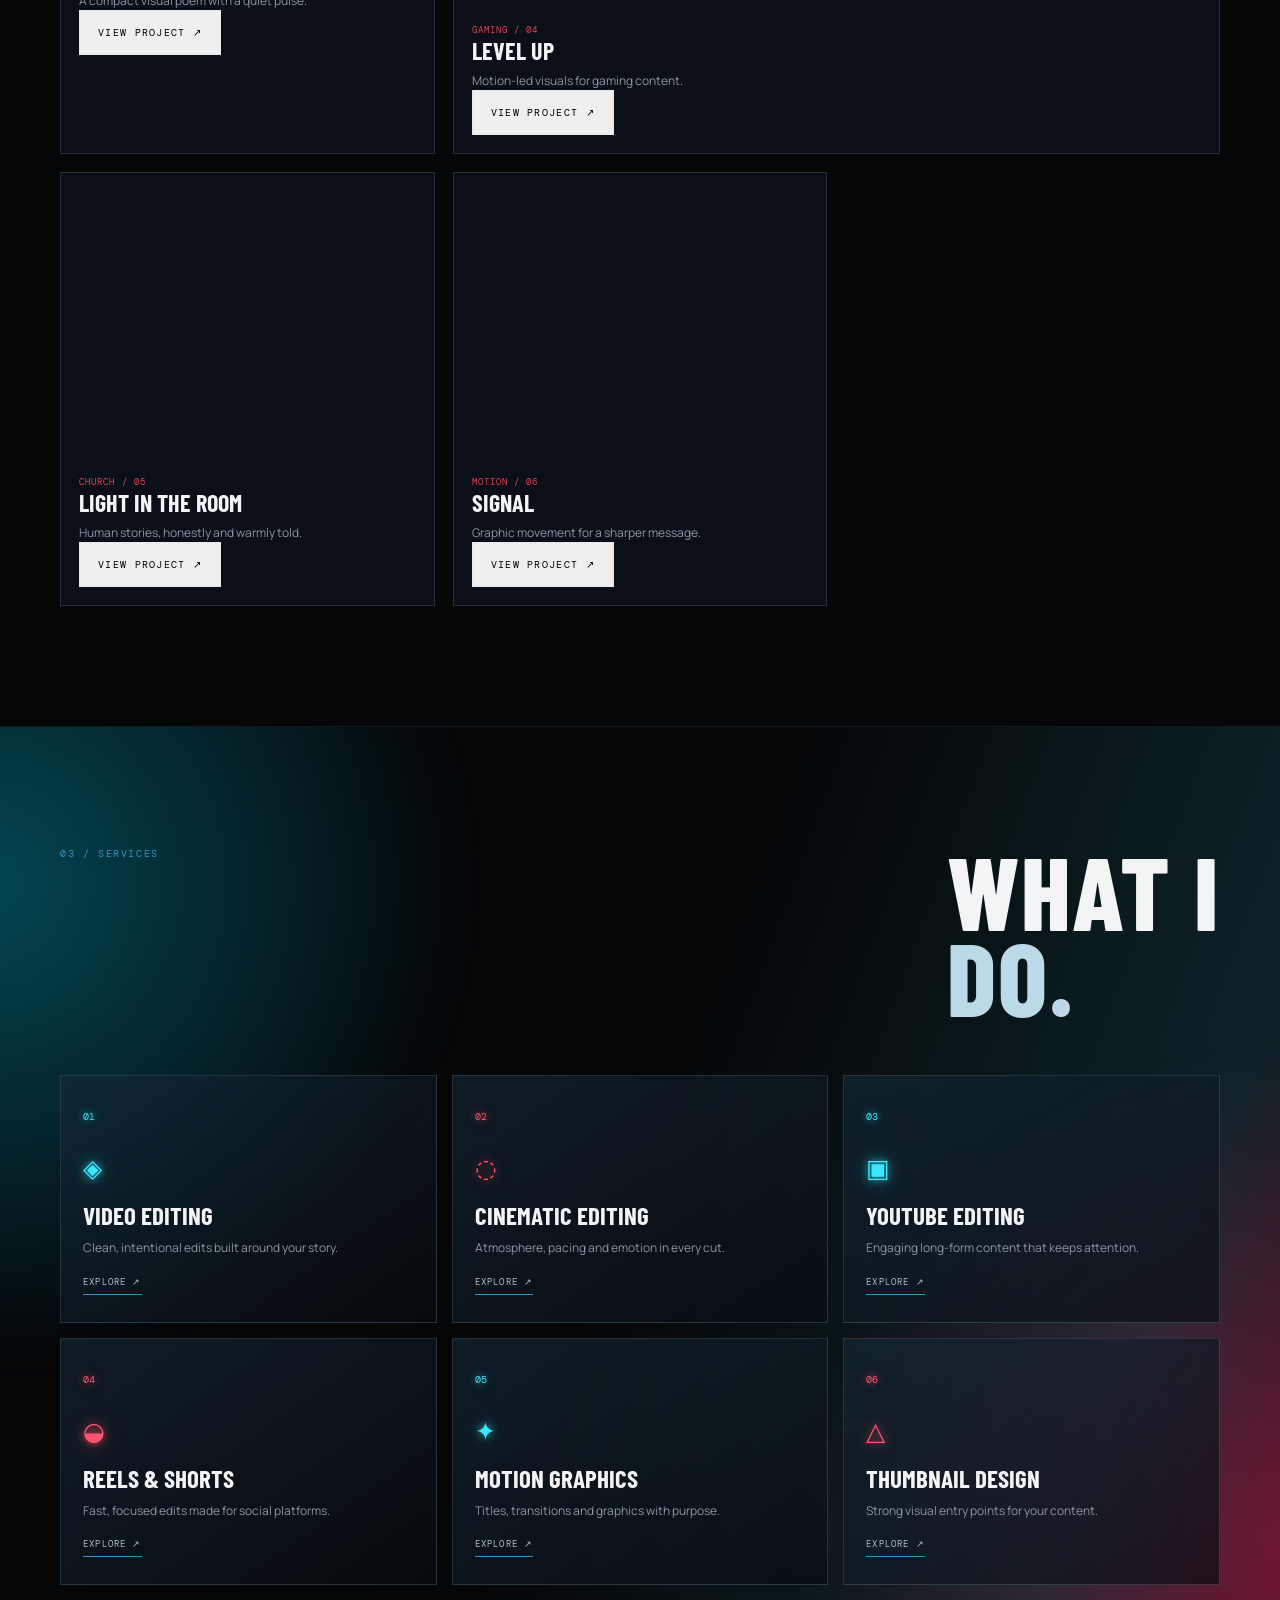
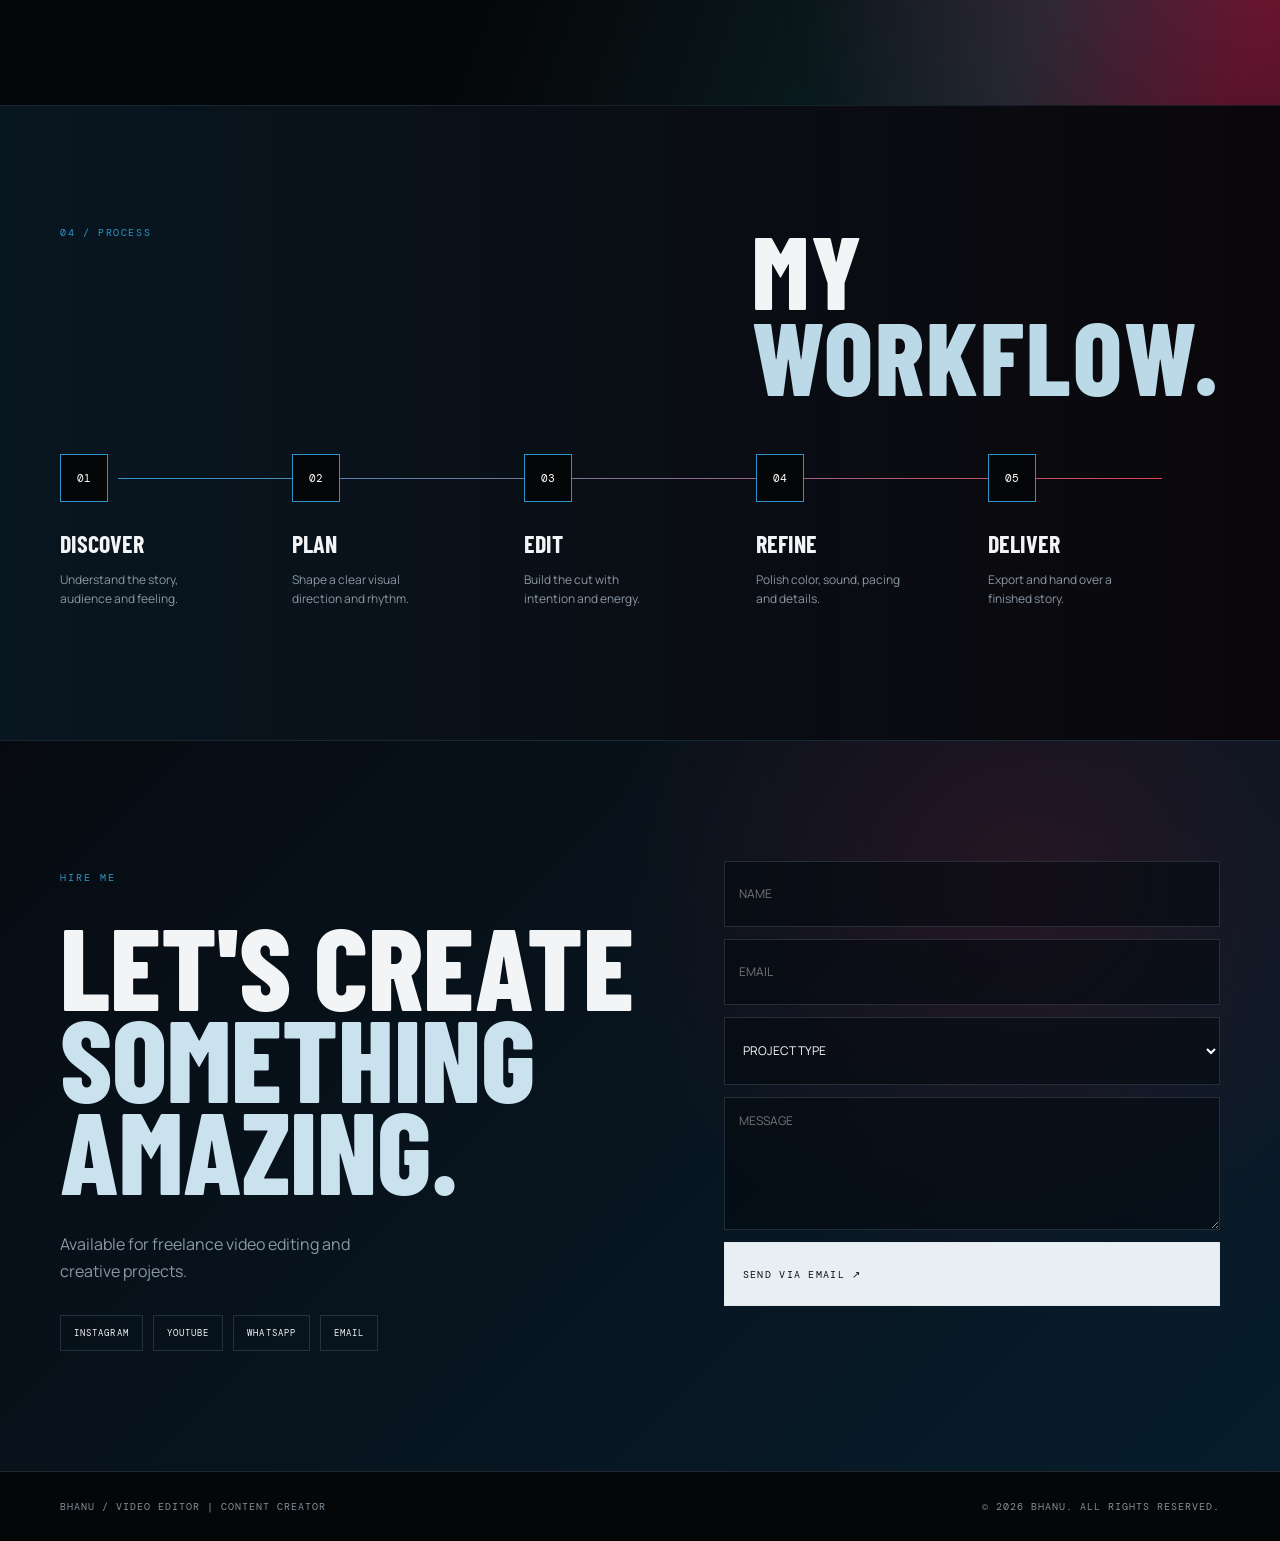
==== commit 5cfd09c5: "Update portfolio" ====
--- a/index.html
+++ b/index.html
@@ -28,7 +28,7 @@
   <main>
     <section class="hero" id="home"><video class="hero-video" autoplay muted loop playsinline poster="assets/images/showreel-poster.jpg"><source src="assets/videos/create_the_video_in_profisanl_1.mp4" type="video/mp4" /></video><div class="container hero-content"><p class="eyebrow">VIDEO EDITOR <i></i> CONTENT CREATOR</p><h1>Bhanu<br /><em>Visuals.</em></h1><p class="hero-sub">Turning Stories Into Visual Experiences.</p><div class="hero-actions"><a class="btn btn-primary" href="#projects">VIEW MY PROJECTS <span>↗</span></a></div></div><div class="container hero-meta"><span>SCROLL TO EXPLORE</span><span>BHANU / 2026</span><span>01 — 06</span></div></section>
     <section class="section" id="about"><div class="container"><div class="section-heading"><span class="section-number">01 / PROFILE</span><p class="kicker">The person behind the frame</p></div><div class="about-grid"><div class="portrait" role="img" aria-label="Bhanu portrait"></div><div class="about-copy"><p class="kicker">HELLO, I'M BHANU</p><h2 class="section-title">Video editor<br /><em>& creator.</em></h2><p>I’m a passionate video editor focused on creating cinematic visuals, engaging stories and high-quality digital content. I combine editing, motion graphics, sound design and visual storytelling to turn ordinary footage into memorable experiences.</p><p class="skill-title">SOFTWARE SKILLS</p><div class="skills"><span class="skill">Premiere Pro</span><span class="skill">After Effects</span><span class="skill">Photoshop</span></div><div class="info-grid"><div><h4>EDUCATION</h4><p>B.Tech</p></div><div><h4>EXPERIENCE</h4><p>Video Editing<br />Content Creation<br />YouTube<br />Instagram<br />Livestream Production</p></div></div></div></div></div></section>
-    <section class="section" id="projects"><div class="container"><div class="section-heading"><span class="section-number">02 / PORTFOLIO</span><div><p class="kicker">A selection of recent work</p><h2 class="section-title">Selected<br /><em>work.</em></h2></div></div><div class="project-filters"><button class="filter active" data-filter="all">ALL</button><button class="filter" data-filter="cinematic">CINEMATIC</button><button class="filter" data-filter="youtube">YOUTUBE</button><button class="filter" data-filter="shorts">SHORTS</button><button class="filter" data-filter="church">CHURCH</button><button class="filter" data-filter="gaming">GAMING</button><button class="filter" data-filter="motion">MOTION GRAPHICS</button></div><div class="project-grid">
+    <section class="section" id="projects"><div class="container"><div class="section-heading"><span class="section-number">02 / Portfolio</span><div><p class="kicker">A selection of recent work</p><h2 class="section-title">Selected<br /><em>work.</em></h2></div></div><div class="project-filters"><button class="filter active" data-filter="all">ALL</button><button class="filter" data-filter="cinematic">CINEMATIC</button><button class="filter" data-filter="youtube">YOUTUBE</button><button class="filter" data-filter="shorts">SHORTS</button><button class="filter" data-filter="church">CHURCH</button><button class="filter" data-filter="gaming">GAMING</button><button class="filter" data-filter="motion">MOTION GRAPHICS</button></div><div class="project-grid">
       <article class="project-card" data-category="cinematic travel" data-title="Into The Wild" data-description="A cinematic travel edit shaped around landscape, movement and atmosphere." data-software="Premiere Pro / DaVinci Resolve"><div class="project-thumb thumb-one"></div><div class="project-info"><small>CINEMATIC / 01</small><h3>Into The Wild</h3><p>A cinematic travel story through open landscapes.</p><button class="btn btn-ghost view-project">VIEW PROJECT ↗</button></div></article>
       <article class="project-card" data-category="youtube" data-title="Creator Mode" data-description="A fast, character-led edit for a modern creator channel." data-software="Premiere Pro / After Effects"><div class="project-thumb thumb-two"></div><div class="project-info"><small>YOUTUBE / 02</small><h3>Creator Mode</h3><p>High-energy storytelling for digital creators.</p><button class="btn btn-ghost view-project">VIEW PROJECT ↗</button></div></article>
       <article class="project-card" data-category="shorts motion" data-title="After Rain" data-description="A short visual study built around color, texture and quiet movement." data-software="After Effects / DaVinci Resolve"><div class="project-thumb thumb-three"></div><div class="project-info"><small>SHORTS / 03</small><h3>After Rain</h3><p>A compact visual poem with a quiet pulse.</p><button class="btn btn-ghost view-project">VIEW PROJECT ↗</button></div></article>
